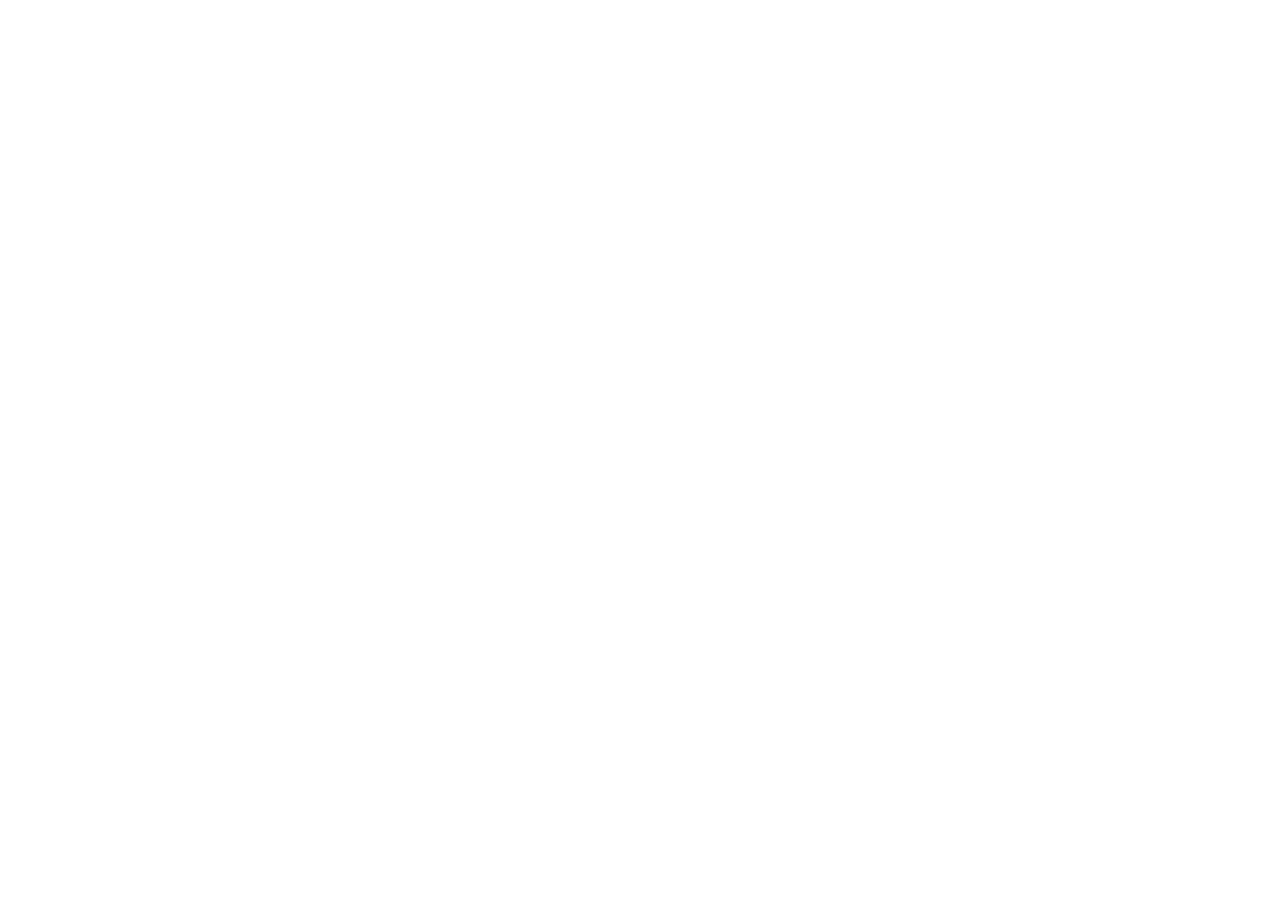
==== about.html @ 21a4acd6 "Add to about pages and about images" ====
<!DOCTYPE html>
<html lang="en">
<head>
    <meta charset="UTF-8">
    <meta http-equiv="X-UA-Compatible" content="IE=edge">
    <meta name="viewport" content="width=device-width, initial-scale=1.0">
    <link rel="stylesheet" href="/style/css/main.css">
    <title>MyTeam</title>
</head>
<body>

    <!-- Header -->
    <header class="header">
        <div class="container">
            
        </div>
    </header>
    <!--/ Header -->


    <!-- Main section -->
    <main>

        <div class="hero-section">
            <div class="container">
            
            </div>
        </div>


        <div class="about-section">
            <div class="container">
            
            </div>
        </div>


        <div class="services-section">
            <div class="container">
            
            </div>
        </div>
    </main>
    <!--/ Main section -->


    <!-- Footer -->
    <footer class="footer">
        <div class="container">
             
        </div>
    </footer>
    <!--/ Footer -->
    
</body>
</html>
---- style/css/main.css ----
@font-face {
  font-family: 'Livvic';
  src: url("/fonts/Livvic-Bold.woff2") format("woff2"), url("/fonts/Livvic-Bold.woff") format("woff");
  font-weight: bold;
  font-style: normal;
  font-display: swap;
}

@font-face {
  font-family: 'Livvic';
  src: url("/fonts/Livvic-SemiBold.woff2") format("woff2"), url("/fonts/Livvic-SemiBold.woff") format("woff");
  font-weight: 600;
  font-style: normal;
  font-display: swap;
}

@font-face {
  font-family: 'Livvic';
  src: url("/fonts/Livvic-Regular.woff2") format("woff2"), url("/fonts/Livvic-Regular.woff") format("woff");
  font-weight: normal;
  font-style: normal;
  font-display: swap;
}

*, *::after, *::before {
  -webkit-box-sizing: border-box;
          box-sizing: border-box;
}

body {
  margin: 0;
  padding: 0;
  font-family: 'Livvic', sans-serif;
}

ul, ol {
  margin: 0;
  padding: 0;
  list-style: none;
}

h1, h2, h3, h4, h5, h6, p {
  margin: 0;
}

a {
  text-decoration: none;
}

img {
  vertical-align: middle;
  -o-object-fit: cover;
     object-fit: cover;
}

.visually-hidden {
  clip: rect(0 0 0 0);
  -webkit-clip-path: inset(50%);
          clip-path: inset(50%);
  height: 1px;
  overflow: hidden;
  position: absolute;
  white-space: nowrap;
  width: 1px;
}

.container {
  width: 100%;
  max-width: 1150px;
  margin: 0 auto;
  padding: 0 20px;
}

.footer {
  background: #002529;
}

.footer__inner {
  display: -webkit-box;
  display: -ms-flexbox;
  display: flex;
  -webkit-box-align: center;
      -ms-flex-align: center;
          align-items: center;
  -webkit-box-pack: justify;
      -ms-flex-pack: justify;
          justify-content: space-between;
  -webkit-box-align: start;
      -ms-flex-align: start;
          align-items: flex-start;
  padding: 48px 0;
}

.footer__wrapper {
  display: -webkit-box;
  display: -ms-flexbox;
  display: flex;
  -webkit-box-align: center;
      -ms-flex-align: center;
          align-items: center;
  -webkit-box-align: start;
      -ms-flex-align: start;
          align-items: flex-start;
}

.footer__links {
  margin-right: 125px;
}

.footer__logo {
  margin-bottom: 25px;
}

.footer__list {
  display: -webkit-box;
  display: -ms-flexbox;
  display: flex;
  -webkit-box-align: center;
      -ms-flex-align: center;
          align-items: center;
}

.footer__item {
  margin-right: 40px;
}

.footer__item:last-child {
  margin-right: 0;
}

.footer__item-link {
  font-style: normal;
  font-weight: 600;
  font-size: 18px;
  line-height: 28px;
  color: #fff;
}

.footer__card-link {
  font-style: normal;
  font-weight: 600;
  font-size: 15px;
  line-height: 25px;
  color: #fff;
  opacity: 0.6;
}

.footer__logos {
  text-align: end;
  margin-bottom: 51px;
}

.footer__logo-link {
  margin-right: 16px;
}

.footer__logo-link:last-child {
  margin-right: 0;
}

.footer__social {
  color: #FFFFFF;
  -webkit-transform: scale(1);
          transform: scale(1);
  -webkit-transition: all 0.6s ease;
  transition: all 0.6s ease;
}

.footer__social:hover {
  -webkit-transform: scale(2);
          transform: scale(2);
  color: #32b0bd;
}

.footer__social:active {
  -webkit-transform: scale(1);
          transform: scale(1);
  color: #073439;
}

.footer__logos-description {
  font-style: normal;
  font-weight: 600;
  font-size: 15px;
  line-height: 25px;
  color: #fff;
  opacity: 0.6;
}

header {
  background: #014E56;
}

.header__inner {
  display: -webkit-box;
  display: -ms-flexbox;
  display: flex;
  -webkit-box-align: center;
      -ms-flex-align: center;
          align-items: center;
  padding: 60px 0;
}

.header__nav {
  display: -webkit-box;
  display: -ms-flexbox;
  display: flex;
  -webkit-box-align: center;
      -ms-flex-align: center;
          align-items: center;
  -webkit-box-pack: justify;
      -ms-flex-pack: justify;
          justify-content: space-between;
  width: 100%;
  margin-left: 80px;
}

.nav__list {
  display: -webkit-box;
  display: -ms-flexbox;
  display: flex;
  -webkit-box-align: center;
      -ms-flex-align: center;
          align-items: center;
}

.nav__item {
  margin-right: 40px;
}

.nav__item:last-child {
  margin-right: 0;
}

.nav__item-link {
  font-style: normal;
  font-weight: 600;
  font-size: 18px;
  line-height: 28px;
  color: #fff;
}

.nav__link {
  font-style: normal;
  font-weight: 600;
  font-size: 18px;
  line-height: 28px;
  color: #fff;
  padding: 10px 32px;
  border: 2px solid #FFFFFF;
  border-radius: 24px;
}

.hero {
  position: relative;
  background: #014E56;
}

.hero::before {
  position: absolute;
  top: 70px;
  display: block;
  width: 100px;
  height: 200px;
  content: "";
  background-image: url(/images__home/Home__left.svg);
}

.hero__inner {
  position: relative;
  display: -webkit-box;
  display: -ms-flexbox;
  display: flex;
  -webkit-box-align: center;
      -ms-flex-align: center;
          align-items: center;
  -webkit-box-align: end;
      -ms-flex-align: end;
          align-items: flex-end;
  padding-top: 70px;
  padding-bottom: 255px;
}

.hero__inner::after {
  position: absolute;
  right: 0;
  bottom: 0;
  display: block;
  width: 358px;
  height: 100px;
  content: "";
  background-image: url(/images__home/Home__right.svg);
}

.hero__title {
  width: 635px;
  margin-right: 30px;
  font-style: normal;
  font-weight: 700;
  font-size: 100px;
  line-height: 100px;
  color: #fff;
}

.hero__title--active {
  color: #F67E7E;
}

.hero__description {
  position: relative;
  width: 445px;
  font-style: normal;
  font-weight: 600;
  font-size: 18px;
  line-height: 28px;
  color: #fff;
}

.hero__description::before {
  position: absolute;
  top: -79px;
  display: block;
  width: 50px;
  height: 4px;
  content: "";
  background: #79C8C7;
}

.services {
  position: relative;
  background: #012F34;
}

.services::after {
  position: absolute;
  right: 0;
  bottom: 0;
  display: block;
  width: 100px;
  height: 244px;
  content: "";
  background-image: url(/images__home/Services__right.svg);
}

.services__inner {
  display: -webkit-box;
  display: -ms-flexbox;
  display: flex;
  -webkit-box-align: center;
      -ms-flex-align: center;
          align-items: center;
  -webkit-box-align: start;
      -ms-flex-align: start;
          align-items: flex-start;
  padding-top: 198px;
  padding-bottom: 140px;
}

.services__title {
  position: relative;
  width: 445px;
  margin-right: 125px;
  font-style: normal;
  font-weight: 700;
  font-size: 48px;
  line-height: 48px;
  color: #fff;
}

.services__title::before {
  position: absolute;
  top: -54px;
  display: block;
  width: 50px;
  height: 4px;
  content: "";
  background: #F67E7E;
}

.services__item {
  margin-bottom: 32px;
}

.services__item:last-child {
  margin-bottom: 0;
}

.services__item-link {
  display: -webkit-box;
  display: -ms-flexbox;
  display: flex;
  -webkit-box-align: center;
      -ms-flex-align: center;
          align-items: center;
}

.services__item-img {
  margin-right: 23px;
}

.services__item-box {
  width: 445px;
}

.services__item-title {
  margin-bottom: 16px;
  font-style: normal;
  font-weight: 700;
  font-size: 18px;
  line-height: 28px;
  color: #F67E7E;
}

.services__item-description {
  font-style: normal;
  font-weight: 600;
  font-size: 15px;
  line-height: 25px;
  color: #fff;
}

.about {
  position: relative;
  background: #004047;
}

.about::before {
  position: absolute;
  display: block;
  width: 147px;
  height: 100px;
  content: "";
  background-image: url(/images__home/About__left.svg);
}

.about::after {
  position: absolute;
  right: 0;
  bottom: 0;
  display: block;
  width: 200px;
  height: 100px;
  content: "";
  background-image: url(/images__home/About__right.svg);
}

.about__inner {
  padding: 140px 0;
}

.about__title {
  width: 932px;
  margin: 0 auto;
  text-align: center;
  font-style: normal;
  font-weight: 700;
  font-size: 48px;
  line-height: 48px;
  color: #fff;
}

.about__title--active {
  color: #79C8C7;
}

.about__list {
  display: -webkit-box;
  display: -ms-flexbox;
  display: flex;
  -webkit-box-align: center;
      -ms-flex-align: center;
          align-items: center;
  margin-top: 92px;
}

.about__item {
  position: relative;
  width: 350px;
  margin-right: 30px;
  text-align: center;
}

.about__item:last-child {
  margin-right: 0;
}

.about__item-description {
  position: relative;
  z-index: 2;
  margin: 0;
  margin-bottom: 26px;
  font-style: normal;
  font-weight: 600;
  font-size: 15px;
  line-height: 25px;
  color: #fff;
}

.about__item-title {
  margin-bottom: 2px;
  font-style: normal;
  font-weight: 700;
  font-size: 18px;
  line-height: 28px;
  color: #79C8C7;
}

.about__item-text {
  display: block;
  margin-bottom: 32px;
  font-family: 'Livvic';
  font-size: 13px;
  line-height: 18px;
  text-align: center;
  color: #FFFFFF;
}

.about__item::before {
  position: absolute;
  top: -13%;
  right: 0;
  left: 0;
  margin: 0 auto;
  display: block;
  width: 67px;
  height: 56px;
  content: "";
  background-image: url(/images__home/About__item.svg);
}

.contact {
  position: relative;
  background: #F67E7E;
}

.contact__inner {
  display: -webkit-box;
  display: -ms-flexbox;
  display: flex;
  -webkit-box-align: center;
      -ms-flex-align: center;
          align-items: center;
  -webkit-box-pack: justify;
      -ms-flex-pack: justify;
          justify-content: space-between;
  padding: 76px 0;
}

.contact__title {
  font-style: normal;
  font-weight: 700;
  font-size: 48px;
  line-height: 48px;
  color: #012F34;
}

.contact__link {
  padding: 10px 32px;
  font-style: normal;
  font-weight: 600;
  font-size: 18px;
  line-height: 28px;
  color: #012F34;
  border: 2px solid #012F34;
  border-radius: 24px;
}

.contact::before {
  position: absolute;
  bottom: 0;
  display: block;
  width: 200px;
  height: 144px;
  content: "";
  background-image: url(/images__home/Contact__right.svg);
}
/*# sourceMappingURL=main.css.map */
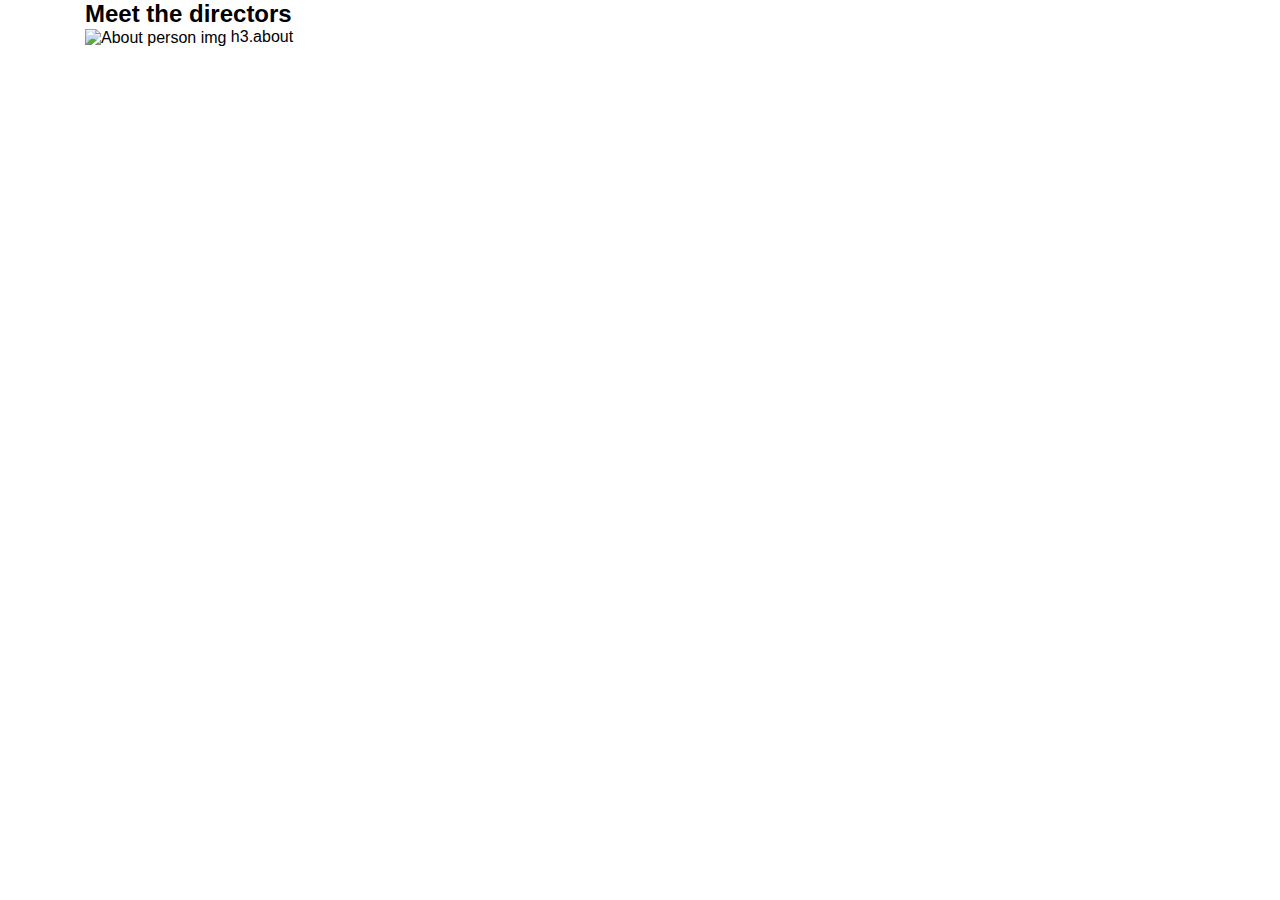
==== commit 44f8bd75: "Add to end error" ====
--- a/about.html
+++ b/about.html
@@ -21,25 +21,45 @@
     <!-- Main section -->
     <main>
 
-        <div class="hero-section">
+        
+        <section class="hero">
             <div class="container">
-            
+                
             </div>
-        </div>
+        </section>
 
 
-        <div class="about-section">
+        <section class="person">
             <div class="container">
-            
+                <div class="person__inner">
+                    <h2 class="person__title">
+                        Meet the directors
+                    </h2>
+                    <ul class="person__list">
+                        <li class="person__item">
+                            <img class="person__img" src="/images__about" width="96" height="96" alt="About person img">
+                            h3.about
+                        </li>
+                    </ul>
+                </div>
             </div>
-        </div>
+        </section>
 
 
-        <div class="services-section">
+        <section class="services">
             <div class="container">
-            
+                
             </div>
-        </div>
+        </section>
+
+
+        <section class="contact">
+            <div class="container">
+                
+            </div>
+        </section>
+
+
     </main>
     <!--/ Main section -->
 
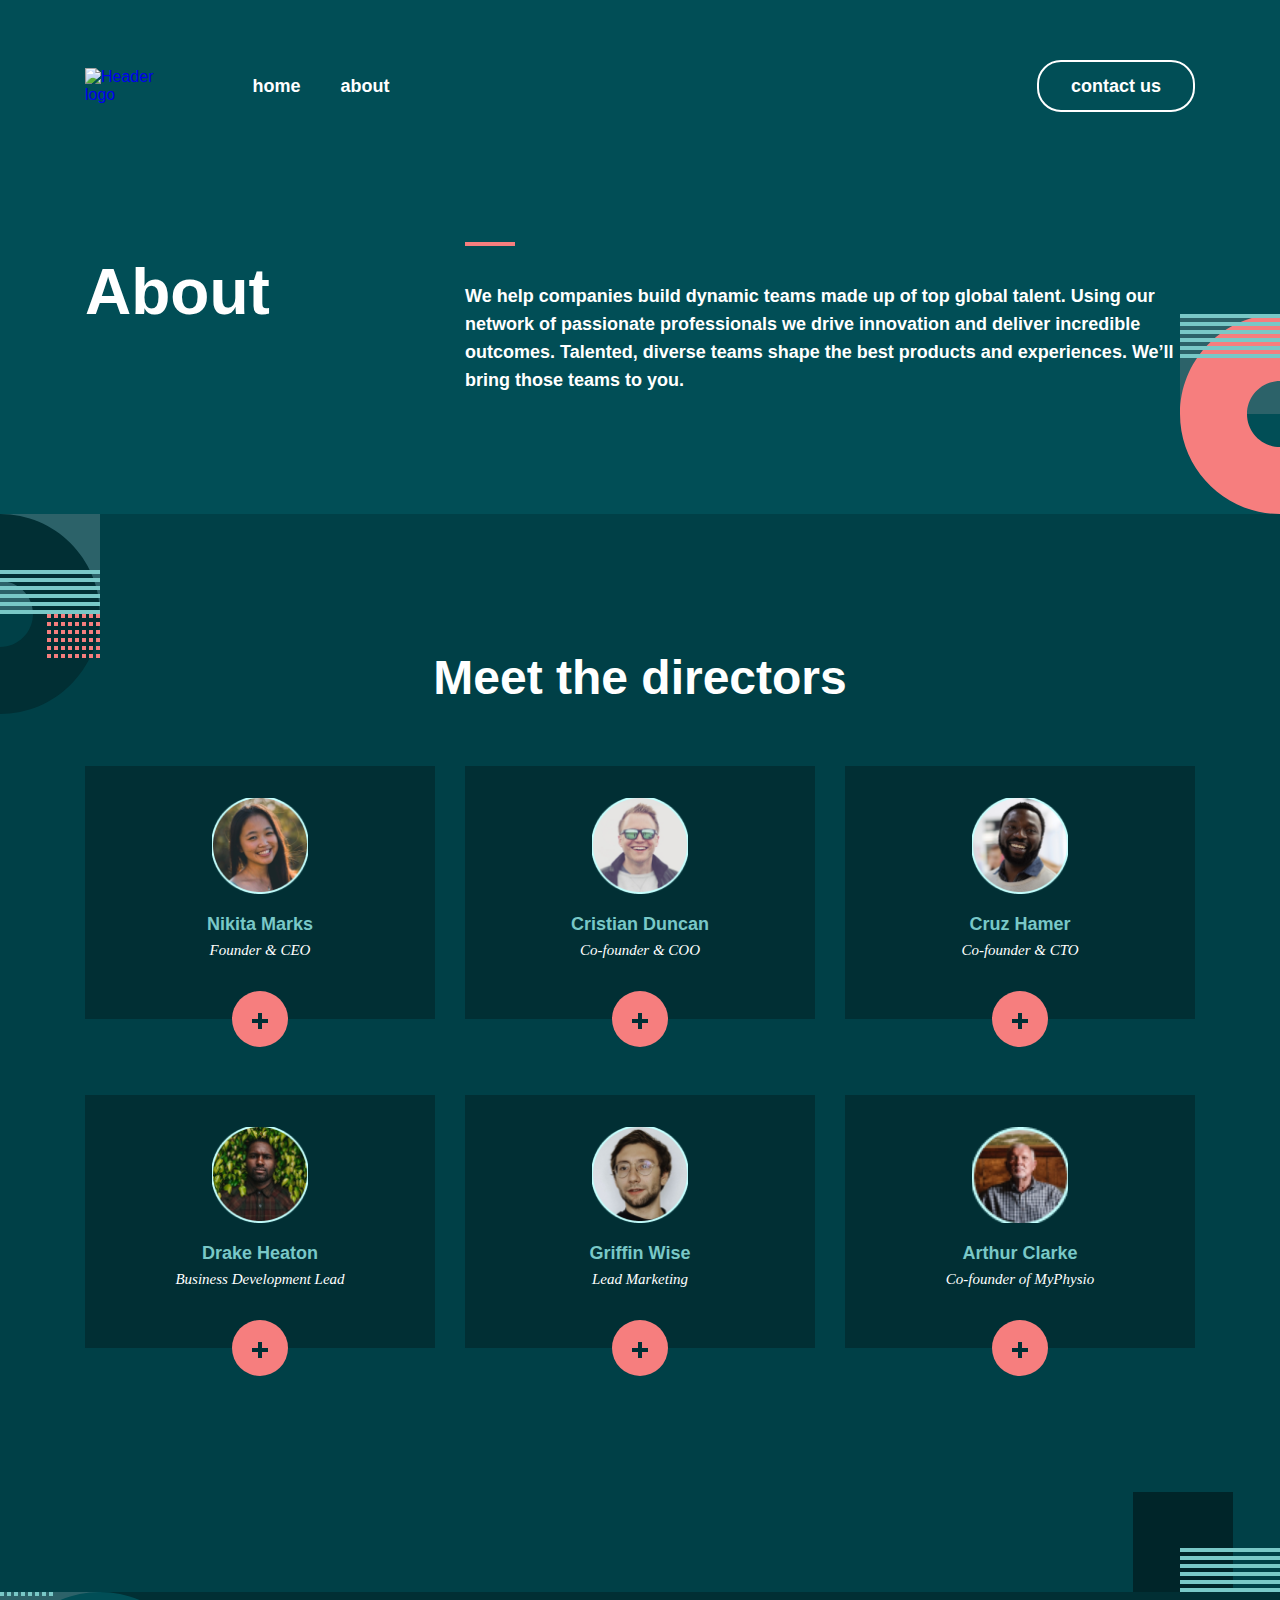
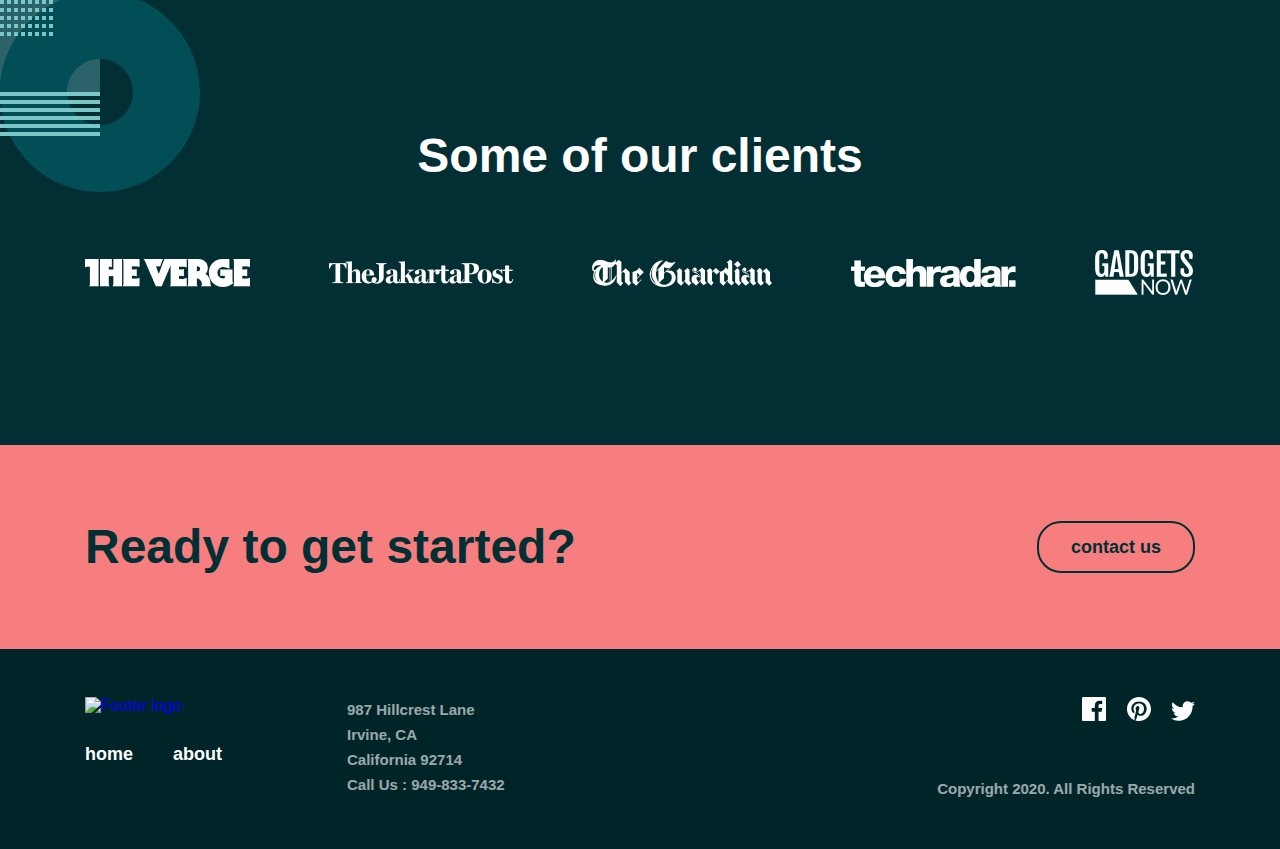
==== commit a10ab92d: "Add to about page end" ====
--- a/about.html
+++ b/about.html
@@ -10,9 +10,30 @@
 <body>
 
     <!-- Header -->
-    <header class="header">
+    <header>
         <div class="container">
-            
+            <div class="header__inner">
+                <a class="header__img-link" href="#">
+                    <img class="header__img" src="/images__home/Header__logo.svg" width="160" height="40" alt="Header logo">
+                </a>
+                <nav class="header__nav">
+                    <ul class="nav__list">
+                        <li class="nav__item">
+                            <a class="nav__item-link" href="/index.html">
+                                home
+                            </a>
+                        </li>
+                        <li class="nav__item">
+                            <a class="nav__item-link" href="#">
+                                about
+                            </a>
+                        </li>
+                    </ul>
+                    <a class="nav__link" href="#">
+                        contact us
+                    </a>
+                </nav>
+            </div>
         </div>
     </header>
     <!--/ Header -->
@@ -21,10 +42,20 @@
     <!-- Main section -->
     <main>
 
+
+        <h1 class="visually-hidden">MyTeam</h1>
+
         
-        <section class="hero">
+        <section class="abouthero">
             <div class="container">
-                
+                <div class="abouthero__inner">
+                    <h2 class="abouthero__title">
+                        About
+                    </h2>
+                    <p class="abouthero__description">
+                        We help companies build dynamic teams made up of top global talent. Using our network of passionate professionals we drive innovation and deliver incredible outcomes. Talented, diverse teams shape the best products and experiences. We’ll bring those teams to you.
+                    </p>
+                </div>
             </div>
         </section>
 
@@ -37,8 +68,130 @@
                     </h2>
                     <ul class="person__list">
                         <li class="person__item">
-                            <img class="person__img" src="/images__about" width="96" height="96" alt="About person img">
-                            h3.about
+                            <img class="person__item-img" src="/images__about/About__about-img1.png" width="96" height="96" alt="About person img">
+                            <h3 class="person__item-title">
+                                Nikita Marks
+                            </h3>
+                            <i class="person__item-text">
+                                Founder & CEO
+                            </i>
+                            <p class="person__item-description">
+                                “Empowered teams create truly amazing products. Set the north star and let them follow it.”
+                            </p>
+                            <a class="person__logo-link" href="https://www.pinterest.com/" target="_blank">
+                                <img class="person__link-img" src="/images__home/Footer__pinterest.svg" width="20" height="20" alt="person img social">
+                            </a>
+                            <a class="person__logo-link" href="https://www.twitter.com/" target="_blank">
+                                <img class="person__link-img" src="/images__home/Footer__twitter.svg" width="20" height="20" alt="person img social">
+                            </a>
+                            <button type="button" class="person__item-btn item-btn--opened">
+                                <span class="item-btn__line"></span>
+                            </button>
+                        </li>
+                        <li class="person__item">
+                            <img class="person__item-img" src="/images__about/About__about-img2.png" width="96" height="96" alt="About person img">
+                            <h3 class="person__item-title">
+                                Cristian Duncan
+                            </h3>
+                            <i class="person__item-text">
+                                Co-founder & COO
+                            </i>
+                            <p class="person__item-description">
+                                “Empowered teams create truly amazing products. Set the north star and let them follow it.”
+                            </p>
+                            <a class="person__logo-link" href="https://www.pinterest.com/" target="_blank">
+                                <img class="person__link-img" src="/images__home/Footer__pinterest.svg" width="20" height="20" alt="person img social">
+                            </a>
+                            <a class="person__logo-link" href="https://www.twitter.com/" target="_blank">
+                                <img class="person__link-img" src="/images__home/Footer__twitter.svg" width="20" height="20" alt="person img social">
+                            </a>
+                            <button type="button" class="person__item-btn item-btn">
+                                <span class="item-btn__line"></span>
+                            </button>
+                        </li>
+                        <li class="person__item">
+                            <img class="person__item-img" src="/images__about/About__about-img3.png" width="96" height="96" alt="About person img">
+                            <h3 class="person__item-title">
+                                Cruz Hamer
+                            </h3>
+                            <i class="person__item-text">
+                                Co-founder & CTO
+                            </i>
+                            <p class="person__item-description">
+                                “Empowered teams create truly amazing products. Set the north star and let them follow it.”
+                            </p>
+                            <a class="person__logo-link" href="https://www.pinterest.com/" target="_blank">
+                                <img class="person__link-img" src="/images__home/Footer__pinterest.svg" width="20" height="20" alt="person img social">
+                            </a>
+                            <a class="person__logo-link" href="https://www.twitter.com/" target="_blank">
+                                <img class="person__link-img" src="/images__home/Footer__twitter.svg" width="20" height="20" alt="person img social">
+                            </a>
+                            <button type="button" class="person__item-btn item-btn">
+                                <span class="item-btn__line"></span>
+                            </button>
+                        </li>
+                        <li class="person__item">
+                            <img class="person__item-img" src="/images__about/About__about-img4.png" width="96" height="96" alt="About person img">
+                            <h3 class="person__item-title">
+                                Drake Heaton
+                            </h3>
+                            <i class="person__item-text">
+                                Business Development Lead
+                            </i>
+                            <p class="person__item-description">
+                                “Empowered teams create truly amazing products. Set the north star and let them follow it.”
+                            </p>
+                            <a class="person__logo-link" href="https://www.pinterest.com/" target="_blank">
+                                <img class="person__link-img" src="/images__home/Footer__pinterest.svg" width="20" height="20" alt="person img social">
+                            </a>
+                            <a class="person__logo-link" href="https://www.twitter.com/" target="_blank">
+                                <img class="person__link-img" src="/images__home/Footer__twitter.svg" width="20" height="20" alt="person img social">
+                            </a>
+                            <button type="button" class="person__item-btn item-btn">
+                                <span class="item-btn__line"></span>
+                            </button>
+                        </li>
+                        <li class="person__item">
+                            <img class="person__item-img" src="/images__about/About__about-img5.png" width="96" height="96" alt="About person img">
+                            <h3 class="person__item-title">
+                                Griffin Wise
+                            </h3>
+                            <i class="person__item-text">
+                                Lead Marketing
+                            </i>
+                            <p class="person__item-description">
+                                “Empowered teams create truly amazing products. Set the north star and let them follow it.”
+                            </p>
+                            <a class="person__logo-link" href="https://www.pinterest.com/" target="_blank">
+                                <img class="person__link-img" src="/images__home/Footer__pinterest.svg" width="20" height="20" alt="person img social">
+                            </a>
+                            <a class="person__logo-link" href="https://www.twitter.com/" target="_blank">
+                                <img class="person__link-img" src="/images__home/Footer__twitter.svg" width="20" height="20" alt="person img social">
+                            </a>
+                            <button type="button" class="person__item-btn item-btn">
+                                <span class="item-btn__line"></span>
+                            </button>
+                        </li>
+                        <li class="person__item">
+                            <img class="person__item-img" src="/images__home/about-img3.png" width="96" height="96" alt="About person img">
+                            <h3 class="person__item-title">
+                                Arthur Clarke
+                            </h3>
+                            <i class="person__item-text">
+                                Co-founder of MyPhysio
+                            </i>
+                            <p class="person__item-description">
+                                “Empowered teams create truly amazing products. Set the north star and let them follow it.”
+                            </p>
+                            <a class="person__logo-link" href="https://www.pinterest.com/" target="_blank">
+                                <img class="person__link-img" src="/images__home/Footer__pinterest.svg" width="20" height="20" alt="person img social">
+                            </a>
+                            <a class="person__logo-link" href="https://www.twitter.com/" target="_blank">
+                                <img class="person__link-img" src="/images__home/Footer__twitter.svg" width="20" height="20" alt="person img social">
+                            </a>
+                            <button type="button" class="person__item-btn item-btn">
+                                <span class="item-btn__line"></span>
+                            </button>
                         </li>
                     </ul>
                 </div>
@@ -46,16 +199,54 @@
         </section>
 
 
-        <section class="services">
+        <section class="aboutservices">
             <div class="container">
-                
+                <div class="aboutservices__inner">
+                        <h2 class="aboutservices__title">
+                            Some of our clients
+                        </h2>
+                        <ul class="aboutservices__list">
+                            <li class="aboutservices__item">
+                                <a class="aboutservices__item-link" href="#">
+                                    <img class="aboutservices__item-img" src="/images__about/About__services-img1.png" width="165" height="28" alt="aboutservices images">
+                                </a>
+                            </li>
+                            <li class="aboutservices__item">
+                                <a class="aboutservices__item-link" href="#">
+                                    <img class="aboutservices__item-img" src="/images__about/About__services-img2.png" width="184" height="23" alt="aboutservices images">
+                                </a>
+                            </li>
+                            <li class="aboutservices__item">
+                                <a class="aboutservices__item-link" href="#">
+                                    <img class="aboutservices__item-img" src="/images__about/About__services-img3.png" width="180" height="28" alt="aboutservices images">
+                                </a>
+                            </li>
+                            <li class="aboutservices__item">
+                                <a class="aboutservices__item-link" href="#">
+                                    <img class="aboutservices__item-img" src="/images__about/About__services-img4.png" width="165" height="28" alt="aboutservices images">
+                                </a>
+                            </li>
+                            <li class="aboutservices__item">
+                                <a class="aboutservices__item-link" href="#">
+                                    <img class="aboutservices__item-img" src="/images__about/About__services-img5.png" width="98" height="45" alt="aboutservices images">
+                                </a>
+                            </li>
+                        </ul>
+                </div>
             </div>
         </section>
 
 
         <section class="contact">
             <div class="container">
-                
+                <div class="contact__inner">
+                    <h2 class="contact__title">
+                        Ready to get started?
+                    </h2>
+                    <a class="contact__link" href="#">
+                        contact us
+                    </a>
+                </div>
             </div>
         </section>
 
@@ -67,10 +258,74 @@
     <!-- Footer -->
     <footer class="footer">
         <div class="container">
-             
+             <div class="footer__inner">
+                <div class="footer__wrapper">
+                    <div class="footer__links">
+                        <a class="footer__link" href="#">
+                            <img class="footer__logo" src="/images__home/Header__logo.svg" width="160" height="40" alt="Footer logo">
+                        </a>
+                        <ul class="footer__list">
+                            <li class="footer__item">
+                                <a class="footer__item-link" href="/index.html">
+                                    home
+                                </a>
+                            </li>
+                            <li class="footer__item">
+                                <a class="footer__item-link" href="#">
+                                    about
+                                </a>
+                            </li>
+                        </ul>
+                    </div>
+                    <div class="footer__card">
+                        <ul class="footer__card-list">
+                            <li class="footer__card-item">
+                                <a class="footer__card-link" href="https://goo.gl/maps/3P91GdAPVqpmTbSY7" target="_blank">
+                                    987  Hillcrest Lane
+                                </a>
+                            </li>
+                            <li class="footer__card-item">
+                                <a class="footer__card-link" href="https://goo.gl/maps/3P91GdAPVqpmTbSY7" target="_blank">
+                                    Irvine, CA                                
+                                </a>
+                            </li>
+                            <li class="footer__card-item">
+                                <a class="footer__card-link" href="https://goo.gl/maps/3P91GdAPVqpmTbSY7" target="_blank">
+                                    California 92714                                
+                                </a>
+                            </li>
+                            <li class="footer__card-item">
+                                <a class="footer__card-link" href="tel:9498337432">
+                                    Call Us : 949-833-7432                                
+                                </a>
+                            </li>
+                        </ul>
+                    </div>
+                </div>
+                <div class="footer__box">
+                    <div class="footer__logos">
+                        <a class="footer__logo-link" href="https://www.facebook.com/" target="_blank">
+                            <svg class="footer__social" xmlns="http://www.w3.org/2000/svg" width="24" height="24" fill="none"><path fill="currentColor" d="M22.675 0H1.325C.593 0 0 .593 0 1.325v21.351C0 23.407.593 24 1.325 24H12.82v-9.294H9.692v-3.622h3.128V8.413c0-3.1 1.893-4.788 4.659-4.788 1.325 0 2.463.099 2.795.143v3.24l-1.918.001c-1.504 0-1.795.715-1.795 1.763v2.313h3.587l-.467 3.622h-3.12V24h6.116c.73 0 1.323-.593 1.323-1.325V1.325C24 .593 23.407 0 22.675 0Z"/></svg>
+                        </a>
+
+                        <a class="footer__logo-link" href="https://www.pinterest.com/" target="_blank">
+                            <svg class="footer__social" xmlns="http://www.w3.org/2000/svg" width="24" height="24" fill="none"><path fill="currentColor" d="M12 0C5.373 0 0 5.372 0 12c0 5.084 3.163 9.426 7.627 11.174-.105-.949-.2-2.405.042-3.441.218-.937 1.407-5.965 1.407-5.965s-.359-.719-.359-1.782c0-1.668.967-2.914 2.171-2.914 1.023 0 1.518.769 1.518 1.69 0 1.029-.655 2.568-.994 3.995-.283 1.194.599 2.169 1.777 2.169 2.133 0 3.772-2.249 3.772-5.495 0-2.873-2.064-4.882-5.012-4.882-3.414 0-5.418 2.561-5.418 5.207 0 1.031.397 2.138.893 2.738a.36.36 0 0 1 .083.345l-.333 1.36c-.053.22-.174.267-.402.161-1.499-.698-2.436-2.889-2.436-4.649 0-3.785 2.75-7.262 7.929-7.262 4.163 0 7.398 2.967 7.398 6.931 0 4.136-2.607 7.464-6.227 7.464-1.216 0-2.359-.631-2.75-1.378l-.748 2.853c-.271 1.043-1.002 2.35-1.492 3.146C9.57 23.812 10.763 24 12 24c6.627 0 12-5.373 12-12 0-6.628-5.373-12-12-12Z"/></svg>
+                        </a>
+
+                        <a class="footer__logo-link" href="https://www.twitter.com/" target="_blank">
+                            <svg class="footer__social" xmlns="http://www.w3.org/2000/svg" width="24" height="20" fill="none"><path fill="currentColor" d="M24 2.557a9.83 9.83 0 0 1-2.828.775A4.932 4.932 0 0 0 23.337.608a9.864 9.864 0 0 1-3.127 1.195A4.916 4.916 0 0 0 16.616.248c-3.179 0-5.515 2.966-4.797 6.045A13.978 13.978 0 0 1 1.671 1.149a4.93 4.93 0 0 0 1.523 6.574 4.903 4.903 0 0 1-2.229-.616c-.054 2.281 1.581 4.415 3.949 4.89a4.935 4.935 0 0 1-2.224.084 4.928 4.928 0 0 0 4.6 3.419A9.9 9.9 0 0 1 0 17.54a13.94 13.94 0 0 0 7.548 2.212c9.142 0 14.307-7.721 13.995-14.646A10.025 10.025 0 0 0 24 2.557Z"/></svg>
+                        </a>
+                    </div>
+                    <div class="footer__logos-description">
+                        Copyright 2020. All Rights Reserved
+                    </div>
+                </div>
+             </div>
         </div>
     </footer>
     <!--/ Footer -->
     
+
+    <link rel="stylesheet" href="/js/main.js">
 </body>
 </html>--- a/style/css/main.css
+++ b/style/css/main.css
@@ -574,4 +574,280 @@
   content: "";
   background-image: url(/images__home/Contact__right.svg);
 }
+
+.person {
+  position: relative;
+  background: #004047;
+}
+
+.person::before {
+  position: absolute;
+  display: block;
+  width: 100px;
+  height: 200px;
+  content: "";
+  background-image: url(/images__about/About__about-left.svg);
+}
+
+.person::after {
+  position: absolute;
+  right: 0;
+  bottom: 0;
+  display: block;
+  width: 147px;
+  height: 100px;
+  content: "";
+  background-image: url(/images__about/About__about-right.svg);
+}
+
+.person__inner {
+  padding-top: 140px;
+  padding-bottom: 168px;
+}
+
+.person__title {
+  margin: 0 auto;
+  margin-bottom: 64px;
+  text-align: center;
+  font-style: normal;
+  font-weight: 700;
+  font-size: 48px;
+  line-height: 48px;
+  color: #fff;
+}
+
+.person__list {
+  display: -webkit-box;
+  display: -ms-flexbox;
+  display: flex;
+  -webkit-box-align: center;
+      -ms-flex-align: center;
+          align-items: center;
+  -ms-flex-wrap: wrap;
+      flex-wrap: wrap;
+}
+
+.person__item {
+  position: relative;
+  width: 350px;
+  margin-right: 30px;
+  margin-bottom: 76px;
+  padding-top: 32px;
+  padding-bottom: 56px;
+  text-align: center;
+  background: #012F34;
+}
+
+.person__item:nth-child(3) {
+  margin-right: 0;
+}
+
+.person__item:nth-child(6) {
+  margin-right: 0;
+}
+
+.person__item-btn {
+  position: absolute;
+  right: 0;
+  left: 0;
+  bottom: -28px;
+  display: block;
+  width: 56px;
+  height: 56px;
+  margin: 0 auto;
+  background: #F67E7E;
+  border-radius: 50%;
+  border: transparent;
+}
+
+.person__item-img {
+  margin-bottom: 16px;
+}
+
+.person__item-title {
+  font-style: normal;
+  font-weight: 700;
+  font-size: 18px;
+  line-height: 28px;
+  color: #79C8C7;
+}
+
+.person__item-text {
+  font-family: 'Livvic';
+  font-size: 15px;
+  line-height: 25px;
+  text-align: center;
+  color: #FFFFFF;
+}
+
+.person__item-description {
+  display: none;
+}
+
+.person__logo-link {
+  display: none;
+}
+
+.person__btn {
+  display: none;
+}
+
+.item-btn {
+  position: absolute;
+}
+
+.item-btn__line {
+  position: absolute;
+  left: 0;
+  right: 0;
+  margin: 0 auto;
+  display: block;
+  width: 16px;
+  height: 4px;
+  background-color: #012F34;
+  content: "";
+}
+
+.item-btn__line::after {
+  position: absolute;
+  left: 0;
+  right: 0;
+  margin: 0 auto;
+  display: block;
+  width: 16px;
+  height: 4px;
+  background-color: #012F34;
+  content: "";
+  -webkit-transform: rotate(90deg);
+          transform: rotate(90deg);
+}
+
+.item-btn {
+  display: block;
+}
+
+.item-btn--opened::before, .item-btn--opened::after {
+  position: absolute;
+  width: 100%;
+  z-index: 3;
+}
+
+.item-btn--opened::before {
+  -webkit-transform: rotate(45deg);
+          transform: rotate(45deg);
+}
+
+.item-btn--opened::after {
+  -webkit-transform: rotate(-45deg);
+          transform: rotate(-45deg);
+}
+
+.abouthero {
+  position: relative;
+  background: #014E56;
+}
+
+.abouthero::before {
+  position: absolute;
+  right: 0;
+  bottom: 0;
+  display: block;
+  width: 100px;
+  height: 200px;
+  content: "";
+  background-image: url(/images__about/About__hero-right.svg);
+}
+
+.abouthero__inner {
+  display: -webkit-box;
+  display: -ms-flexbox;
+  display: flex;
+  -webkit-box-align: center;
+      -ms-flex-align: center;
+          align-items: center;
+  -webkit-box-align: start;
+      -ms-flex-align: start;
+          align-items: flex-start;
+  padding-top: 70px;
+  padding-bottom: 120px;
+}
+
+.abouthero__title {
+  width: 350px;
+  margin-right: 30px;
+  font-style: normal;
+  font-weight: 700;
+  font-size: 64px;
+  line-height: 100px;
+  color: #fff;
+}
+
+.abouthero__description {
+  position: relative;
+  width: 730px;
+  margin-top: 40px;
+  font-style: normal;
+  font-weight: 600;
+  font-size: 18px;
+  line-height: 28px;
+  color: #fff;
+}
+
+.abouthero__description::before {
+  position: absolute;
+  top: -40px;
+  display: block;
+  width: 50px;
+  height: 4px;
+  content: "";
+  background: #F67E7E;
+}
+
+.aboutservices {
+  position: relative;
+  background: #012F34;
+}
+
+.aboutservices::before {
+  position: absolute;
+  display: block;
+  width: 200px;
+  height: 200px;
+  content: "";
+  background-image: url(/images__about/About__Services-left.svg);
+}
+
+.aboutservices__inner {
+  padding-top: 140px;
+  padding-bottom: 150px;
+}
+
+.aboutservices__title {
+  width: 920px;
+  margin: 0 auto;
+  margin-bottom: 70px;
+  text-align: center;
+  font-style: normal;
+  font-weight: 700;
+  font-size: 48px;
+  line-height: 48px;
+  color: #fff;
+}
+
+.aboutservices__list {
+  display: -webkit-box;
+  display: -ms-flexbox;
+  display: flex;
+  -webkit-box-align: center;
+      -ms-flex-align: center;
+          align-items: center;
+}
+
+.aboutservices__item {
+  margin-right: 79px;
+}
+
+.aboutservices__item:last-child {
+  margin-right: 0;
+}
 /*# sourceMappingURL=main.css.map */